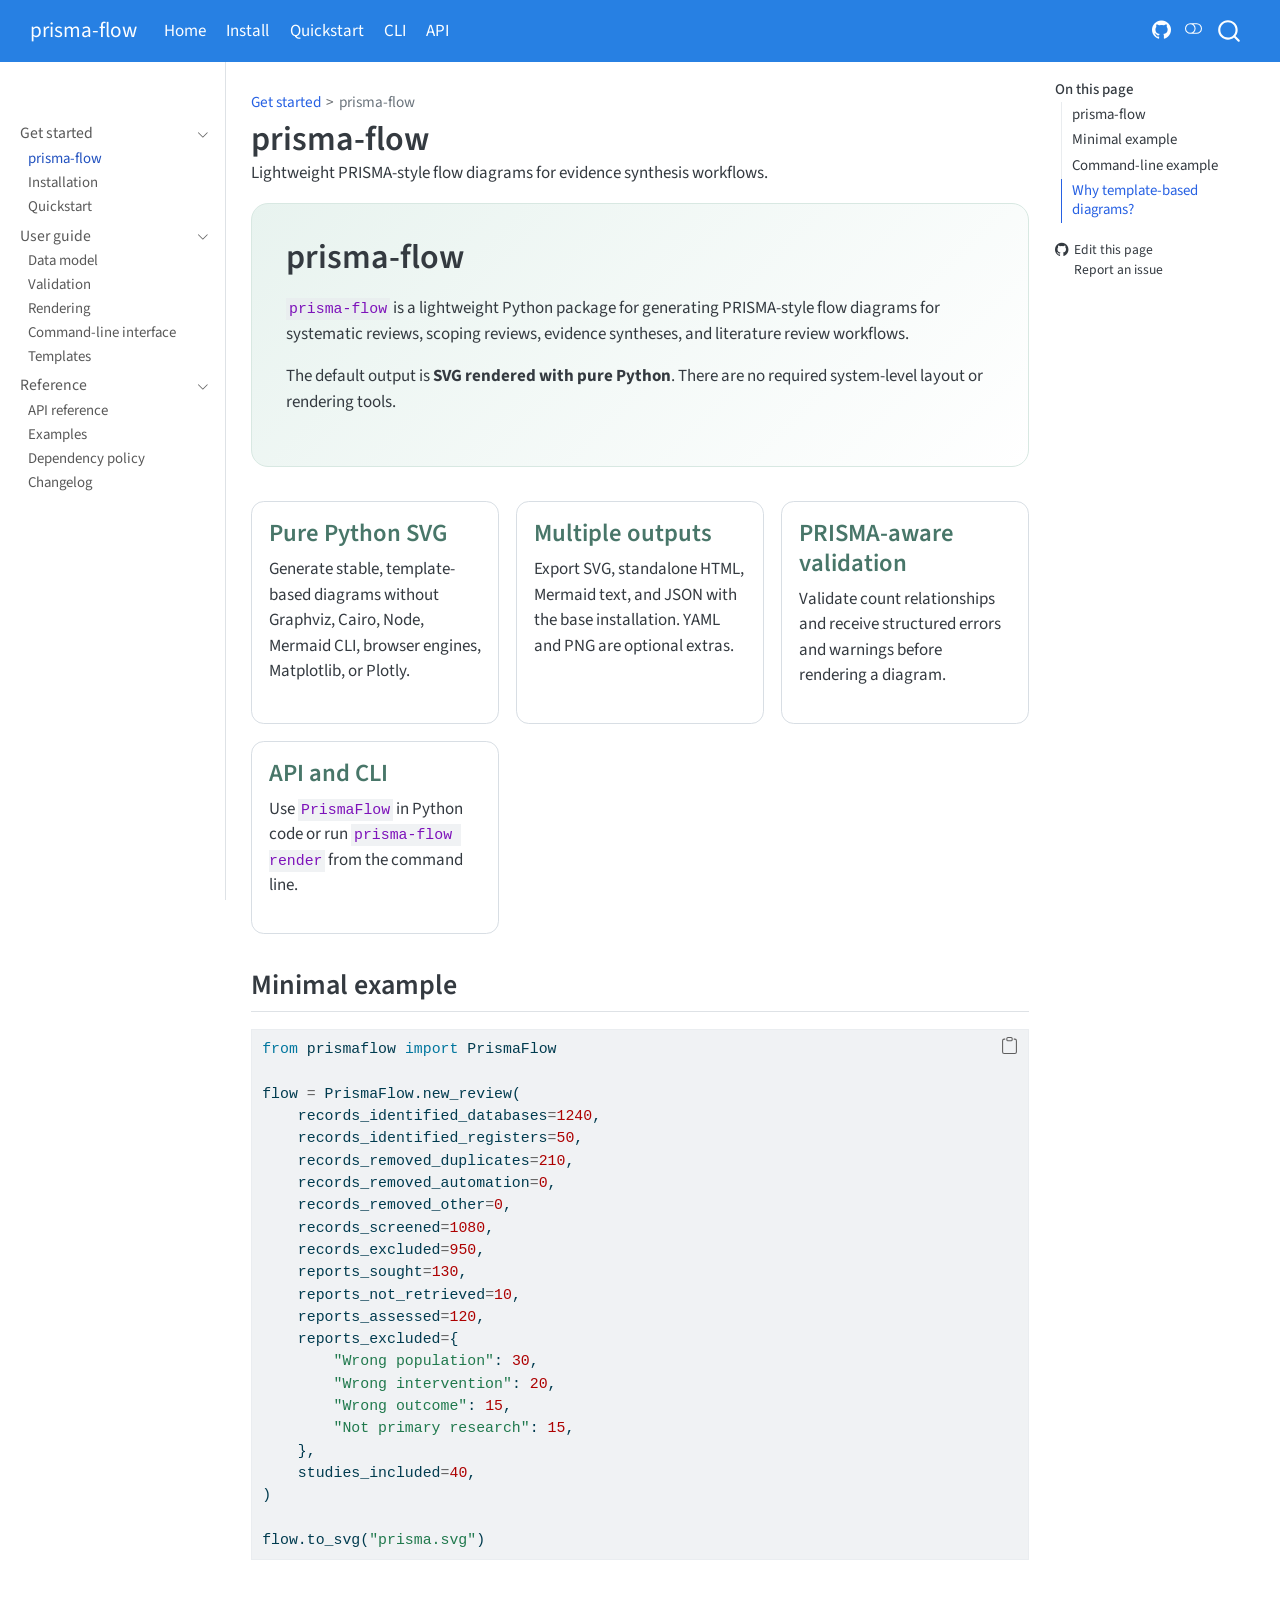
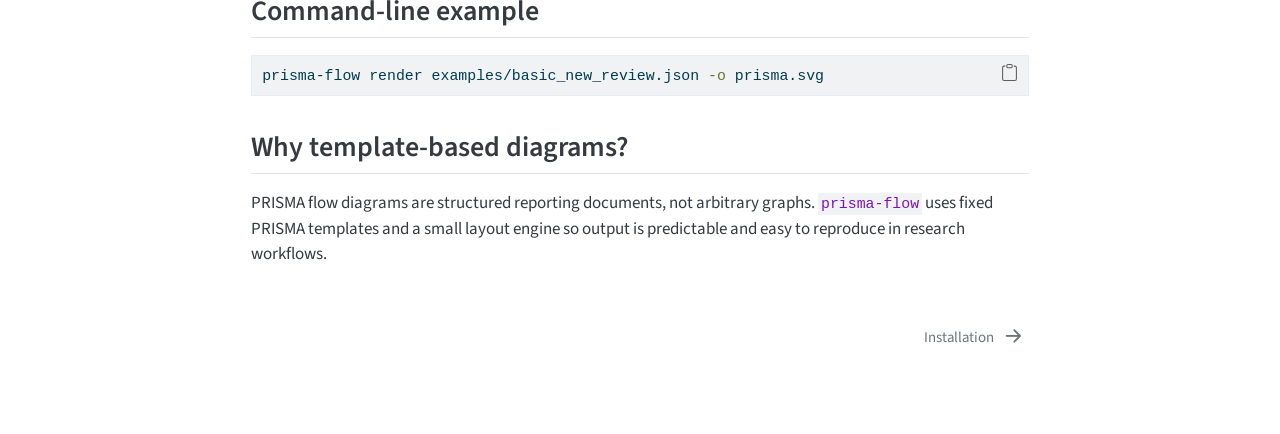
==== index.html @ 92dd4b5c "deploy: 2b3ecf8a06c8c4b205430295c2ef32ba2f91b2fa" ====
<!DOCTYPE html>
<html xmlns="http://www.w3.org/1999/xhtml" lang="en" xml:lang="en"><head>

<meta charset="utf-8">
<meta name="generator" content="quarto-1.9.37">

<meta name="viewport" content="width=device-width, initial-scale=1.0, user-scalable=yes">

<meta name="description" content="Lightweight PRISMA-style flow diagrams for evidence synthesis workflows.">

<title>prisma-flow</title>
<style>
/* Default styles provided by pandoc.
** See https://pandoc.org/MANUAL.html#variables-for-html for config info.
*/
code{white-space: pre-wrap;}
span.smallcaps{font-variant: small-caps;}
div.columns{display: flex; gap: min(4vw, 1.5em);}
div.column{flex: auto; overflow-x: auto;}
div.hanging-indent{margin-left: 1.5em; text-indent: -1.5em;}
ul.task-list{list-style: none;}
ul.task-list li input[type="checkbox"] {
  width: 0.8em;
  margin: 0 0.8em 0.2em -1em; /* quarto-specific, see https://github.com/quarto-dev/quarto-cli/issues/4556 */ 
  vertical-align: middle;
}
/* CSS for syntax highlighting */
html { -webkit-text-size-adjust: 100%; }
pre > code.sourceCode { white-space: pre; position: relative; }
pre > code.sourceCode > span { display: inline-block; line-height: 1.25; }
pre > code.sourceCode > span:empty { height: 1.2em; }
.sourceCode { overflow: visible; }
code.sourceCode > span { color: inherit; text-decoration: inherit; }
div.sourceCode { margin: 1em 0; }
pre.sourceCode { margin: 0; }
@media screen {
div.sourceCode { overflow: auto; }
}
@media print {
pre > code.sourceCode { white-space: pre-wrap; }
pre > code.sourceCode > span { text-indent: -5em; padding-left: 5em; }
}
pre.numberSource code
  { counter-reset: source-line 0; }
pre.numberSource code > span
  { position: relative; left: -4em; counter-increment: source-line; }
pre.numberSource code > span > a:first-child::before
  { content: counter(source-line);
    position: relative; left: -1em; text-align: right; vertical-align: baseline;
    border: none; display: inline-block;
    -webkit-touch-callout: none; -webkit-user-select: none;
    -khtml-user-select: none; -moz-user-select: none;
    -ms-user-select: none; user-select: none;
    padding: 0 4px; width: 4em;
  }
pre.numberSource { margin-left: 3em;  padding-left: 4px; }
div.sourceCode
  {   }
@media screen {
pre > code.sourceCode > span > a:first-child::before { text-decoration: underline; }
}
</style>


<script src="site_libs/quarto-nav/quarto-nav.js"></script>
<script src="site_libs/quarto-nav/headroom.min.js"></script>
<script src="site_libs/clipboard/clipboard.min.js"></script>
<script src="site_libs/quarto-search/autocomplete.umd.js"></script>
<script src="site_libs/quarto-search/fuse.min.js"></script>
<script src="site_libs/quarto-search/quarto-search.js"></script>
<meta name="quarto:offset" content="./">
<link href="./installation.html" rel="next">
<script src="site_libs/quarto-html/quarto.js" type="module"></script>
<script src="site_libs/quarto-html/tabsets/tabsets.js" type="module"></script>
<script src="site_libs/quarto-html/popper.min.js"></script>
<script src="site_libs/quarto-html/tippy.umd.min.js"></script>
<script src="site_libs/quarto-html/anchor.min.js"></script>
<link href="site_libs/quarto-html/tippy.css" rel="stylesheet">
<link href="site_libs/quarto-html/quarto-syntax-highlighting-7f8f88aac4f3542376d5c11b86a4c14d.css" rel="stylesheet" class="quarto-color-scheme" id="quarto-text-highlighting-styles">
<link href="site_libs/quarto-html/quarto-syntax-highlighting-dark-d0ae9245876894da5ac7e18953ecc5cc.css" rel="stylesheet" class="quarto-color-scheme quarto-color-alternate" id="quarto-text-highlighting-styles">
<link href="site_libs/quarto-html/quarto-syntax-highlighting-7f8f88aac4f3542376d5c11b86a4c14d.css" rel="stylesheet" class="quarto-color-scheme-extra" id="quarto-text-highlighting-styles">
<script src="site_libs/bootstrap/bootstrap.min.js"></script>
<link href="site_libs/bootstrap/bootstrap-icons.css" rel="stylesheet">
<link href="site_libs/bootstrap/bootstrap-ca876d9c3e9115ecd0f4bfac19b8b09c.min.css" rel="stylesheet" append-hash="true" class="quarto-color-scheme" id="quarto-bootstrap" data-mode="light">
<link href="site_libs/bootstrap/bootstrap-dark-ae6c1665d98a64ec5874f8fe7ee734e1.min.css" rel="stylesheet" append-hash="true" class="quarto-color-scheme quarto-color-alternate" id="quarto-bootstrap" data-mode="dark">
<link href="site_libs/bootstrap/bootstrap-ca876d9c3e9115ecd0f4bfac19b8b09c.min.css" rel="stylesheet" append-hash="true" class="quarto-color-scheme-extra" id="quarto-bootstrap" data-mode="light">
<script id="quarto-search-options" type="application/json">{
  "location": "navbar",
  "copy-button": false,
  "collapse-after": 3,
  "panel-placement": "end",
  "type": "overlay",
  "limit": 50,
  "keyboard-shortcut": [
    "f",
    "/",
    "s"
  ],
  "show-item-context": false,
  "language": {
    "search-no-results-text": "No results",
    "search-matching-documents-text": "matching documents",
    "search-copy-link-title": "Copy link to search",
    "search-hide-matches-text": "Hide additional matches",
    "search-more-match-text": "more match in this document",
    "search-more-matches-text": "more matches in this document",
    "search-clear-button-title": "Clear",
    "search-text-placeholder": "",
    "search-detached-cancel-button-title": "Cancel",
    "search-submit-button-title": "Submit",
    "search-label": "Search"
  }
}</script>


<link rel="stylesheet" href="styles.css">
</head>

<body class="nav-sidebar docked nav-fixed quarto-light"><script id="quarto-html-before-body" type="application/javascript">
    const toggleBodyColorMode = (bsSheetEl) => {
      const mode = bsSheetEl.getAttribute("data-mode");
      const bodyEl = window.document.querySelector("body");
      if (mode === "dark") {
        bodyEl.classList.add("quarto-dark");
        bodyEl.classList.remove("quarto-light");
      } else {
        bodyEl.classList.add("quarto-light");
        bodyEl.classList.remove("quarto-dark");
      }
    }
    const toggleBodyColorPrimary = () => {
      const bsSheetEl = window.document.querySelector("link#quarto-bootstrap:not([rel=disabled-stylesheet])");
      if (bsSheetEl) {
        toggleBodyColorMode(bsSheetEl);
      }
    }
    const setColorSchemeToggle = (alternate) => {
      const toggles = window.document.querySelectorAll('.quarto-color-scheme-toggle');
      for (let i=0; i < toggles.length; i++) {
        const toggle = toggles[i];
        if (toggle) {
          if (alternate) {
            toggle.classList.add("alternate");
          } else {
            toggle.classList.remove("alternate");
          }
        }
      }
    };
    const toggleColorMode = (alternate) => {
      // Switch the stylesheets
      const primaryStylesheets = window.document.querySelectorAll('link.quarto-color-scheme:not(.quarto-color-alternate)');
      const alternateStylesheets = window.document.querySelectorAll('link.quarto-color-scheme.quarto-color-alternate');
      manageTransitions('#quarto-margin-sidebar .nav-link', false);
      if (alternate) {
        // note: dark is layered on light, we don't disable primary!
        enableStylesheet(alternateStylesheets);
        for (const sheetNode of alternateStylesheets) {
          if (sheetNode.id === "quarto-bootstrap") {
            toggleBodyColorMode(sheetNode);
          }
        }
      } else {
        disableStylesheet(alternateStylesheets);
        enableStylesheet(primaryStylesheets)
        toggleBodyColorPrimary();
      }
      manageTransitions('#quarto-margin-sidebar .nav-link', true);
      // Switch the toggles
      setColorSchemeToggle(alternate)
      // Hack to workaround the fact that safari doesn't
      // properly recolor the scrollbar when toggling (#1455)
      if (navigator.userAgent.indexOf('Safari') > 0 && navigator.userAgent.indexOf('Chrome') == -1) {
        manageTransitions("body", false);
        window.scrollTo(0, 1);
        setTimeout(() => {
          window.scrollTo(0, 0);
          manageTransitions("body", true);
        }, 40);
      }
    }
    const disableStylesheet = (stylesheets) => {
      for (let i=0; i < stylesheets.length; i++) {
        const stylesheet = stylesheets[i];
        stylesheet.rel = 'disabled-stylesheet';
      }
    }
    const enableStylesheet = (stylesheets) => {
      for (let i=0; i < stylesheets.length; i++) {
        const stylesheet = stylesheets[i];
        if(stylesheet.rel !== 'stylesheet') { // for Chrome, which will still FOUC without this check
          stylesheet.rel = 'stylesheet';
        }
      }
    }
    const manageTransitions = (selector, allowTransitions) => {
      const els = window.document.querySelectorAll(selector);
      for (let i=0; i < els.length; i++) {
        const el = els[i];
        if (allowTransitions) {
          el.classList.remove('notransition');
        } else {
          el.classList.add('notransition');
        }
      }
    }
    const isFileUrl = () => {
      return window.location.protocol === 'file:';
    }
    const hasAlternateSentinel = () => {
      let styleSentinel = getColorSchemeSentinel();
      if (styleSentinel !== null) {
        return styleSentinel === "alternate";
      } else {
        return false;
      }
    }
    const setStyleSentinel = (alternate) => {
      const value = alternate ? "alternate" : "default";
      if (!isFileUrl()) {
        window.localStorage.setItem("quarto-color-scheme", value);
      } else {
        localAlternateSentinel = value;
      }
    }
    const getColorSchemeSentinel = () => {
      if (!isFileUrl()) {
        const storageValue = window.localStorage.getItem("quarto-color-scheme");
        return storageValue != null ? storageValue : localAlternateSentinel;
      } else {
        return localAlternateSentinel;
      }
    }
    const toggleGiscusIfUsed = (isAlternate, darkModeDefault) => {
      const baseTheme = document.querySelector('#giscus-base-theme')?.value ?? 'light';
      const alternateTheme = document.querySelector('#giscus-alt-theme')?.value ?? 'dark';
      let newTheme = '';
      if(authorPrefersDark) {
        newTheme = isAlternate ? baseTheme : alternateTheme;
      } else {
        newTheme = isAlternate ? alternateTheme : baseTheme;
      }
      const changeGiscusTheme = () => {
        // From: https://github.com/giscus/giscus/issues/336
        const sendMessage = (message) => {
          const iframe = document.querySelector('iframe.giscus-frame');
          if (!iframe) return;
          iframe.contentWindow.postMessage({ giscus: message }, 'https://giscus.app');
        }
        sendMessage({
          setConfig: {
            theme: newTheme
          }
        });
      }
      const isGiscussLoaded = window.document.querySelector('iframe.giscus-frame') !== null;
      if (isGiscussLoaded) {
        changeGiscusTheme();
      }
    };
    const authorPrefersDark = false;
    const darkModeDefault = authorPrefersDark;
      document.querySelector('link#quarto-text-highlighting-styles.quarto-color-scheme-extra').rel = 'disabled-stylesheet';
      document.querySelector('link#quarto-bootstrap.quarto-color-scheme-extra').rel = 'disabled-stylesheet';
    let localAlternateSentinel = darkModeDefault ? 'alternate' : 'default';
    // Dark / light mode switch
    window.quartoToggleColorScheme = () => {
      // Read the current dark / light value
      let toAlternate = !hasAlternateSentinel();
      toggleColorMode(toAlternate);
      setStyleSentinel(toAlternate);
      toggleGiscusIfUsed(toAlternate, darkModeDefault);
      window.dispatchEvent(new Event('resize'));
    };
    // Switch to dark mode if need be
    if (hasAlternateSentinel()) {
      toggleColorMode(true);
    } else {
      toggleColorMode(false);
    }
  </script>

<div id="quarto-search-results"></div>
  <header id="quarto-header" class="headroom fixed-top">
    <nav class="navbar navbar-expand-lg " data-bs-theme="dark">
      <div class="navbar-container container-fluid">
      <div class="navbar-brand-container mx-auto">
    <a class="navbar-brand" href="./index.html">
    <span class="navbar-title">prisma-flow</span>
    </a>
  </div>
            <div id="quarto-search" class="" title="Search"></div>
          <button class="navbar-toggler" type="button" data-bs-toggle="collapse" data-bs-target="#navbarCollapse" aria-controls="navbarCollapse" role="menu" aria-expanded="false" aria-label="Toggle navigation" onclick="if (window.quartoToggleHeadroom) { window.quartoToggleHeadroom(); }">
  <span class="navbar-toggler-icon"></span>
</button>
          <div class="collapse navbar-collapse" id="navbarCollapse">
            <ul class="navbar-nav navbar-nav-scroll me-auto">
  <li class="nav-item">
    <a class="nav-link active" href="./index.html" aria-current="page"> 
<span class="menu-text">Home</span></a>
  </li>  
  <li class="nav-item">
    <a class="nav-link" href="./installation.html"> 
<span class="menu-text">Install</span></a>
  </li>  
  <li class="nav-item">
    <a class="nav-link" href="./quickstart.html"> 
<span class="menu-text">Quickstart</span></a>
  </li>  
  <li class="nav-item">
    <a class="nav-link" href="./cli.html"> 
<span class="menu-text">CLI</span></a>
  </li>  
  <li class="nav-item">
    <a class="nav-link" href="./api.html"> 
<span class="menu-text">API</span></a>
  </li>  
</ul>
            <ul class="navbar-nav navbar-nav-scroll ms-auto">
  <li class="nav-item compact">
    <a class="nav-link" href="https://github.com/osl-incubator/prisma-flow"> <i class="bi bi-github" role="img" aria-label="GitHub repository">
</i> 
<span class="menu-text"></span></a>
  </li>  
</ul>
          </div> <!-- /navcollapse -->
            <div class="quarto-navbar-tools">
  <a href="" class="quarto-color-scheme-toggle quarto-navigation-tool  px-1" onclick="window.quartoToggleColorScheme(); return false;" title="Toggle dark mode"><i class="bi"></i></a>
</div>
      </div> <!-- /container-fluid -->
    </nav>
  <nav class="quarto-secondary-nav">
    <div class="container-fluid d-flex">
      <button type="button" class="quarto-btn-toggle btn" data-bs-toggle="collapse" role="button" data-bs-target=".quarto-sidebar-collapse-item" aria-controls="quarto-sidebar" aria-expanded="false" aria-label="Toggle sidebar navigation" onclick="if (window.quartoToggleHeadroom) { window.quartoToggleHeadroom(); }">
        <i class="bi bi-layout-text-sidebar-reverse"></i>
      </button>
        <nav class="quarto-page-breadcrumbs" aria-label="breadcrumb"><ol class="breadcrumb"><li class="breadcrumb-item"><a href="./index.html">Get started</a></li><li class="breadcrumb-item"><a href="./index.html">prisma-flow</a></li></ol></nav>
        <a class="flex-grow-1" role="navigation" data-bs-toggle="collapse" data-bs-target=".quarto-sidebar-collapse-item" aria-controls="quarto-sidebar" aria-expanded="false" aria-label="Toggle sidebar navigation" onclick="if (window.quartoToggleHeadroom) { window.quartoToggleHeadroom(); }">      
        </a>
      <button type="button" class="btn quarto-search-button" aria-label="Search" onclick="window.quartoOpenSearch();">
        <i class="bi bi-search"></i>
      </button>
    </div>
  </nav>
</header>
<!-- content -->
<div id="quarto-content" class="quarto-container page-columns page-rows-contents page-layout-article page-navbar">
<!-- sidebar -->
  <nav id="quarto-sidebar" class="sidebar collapse collapse-horizontal quarto-sidebar-collapse-item sidebar-navigation docked overflow-auto">
        <div class="mt-2 flex-shrink-0 align-items-center">
        <div class="sidebar-search">
        <div id="quarto-search" class="" title="Search"></div>
        </div>
        </div>
    <div class="sidebar-menu-container"> 
    <ul class="list-unstyled mt-1">
        <li class="sidebar-item sidebar-item-section">
      <div class="sidebar-item-container"> 
            <a class="sidebar-item-text sidebar-link text-start" data-bs-toggle="collapse" data-bs-target="#quarto-sidebar-section-1" role="navigation" aria-expanded="true">
 <span class="menu-text">Get started</span></a>
          <a class="sidebar-item-toggle text-start" data-bs-toggle="collapse" data-bs-target="#quarto-sidebar-section-1" role="navigation" aria-expanded="true" aria-label="Toggle section">
            <i class="bi bi-chevron-right ms-2"></i>
          </a> 
      </div>
      <ul id="quarto-sidebar-section-1" class="collapse list-unstyled sidebar-section depth1 show">  
          <li class="sidebar-item">
  <div class="sidebar-item-container"> 
  <a href="./index.html" class="sidebar-item-text sidebar-link active">
 <span class="menu-text">prisma-flow</span></a>
  </div>
</li>
          <li class="sidebar-item">
  <div class="sidebar-item-container"> 
  <a href="./installation.html" class="sidebar-item-text sidebar-link">
 <span class="menu-text">Installation</span></a>
  </div>
</li>
          <li class="sidebar-item">
  <div class="sidebar-item-container"> 
  <a href="./quickstart.html" class="sidebar-item-text sidebar-link">
 <span class="menu-text">Quickstart</span></a>
  </div>
</li>
      </ul>
  </li>
        <li class="sidebar-item sidebar-item-section">
      <div class="sidebar-item-container"> 
            <a class="sidebar-item-text sidebar-link text-start" data-bs-toggle="collapse" data-bs-target="#quarto-sidebar-section-2" role="navigation" aria-expanded="true">
 <span class="menu-text">User guide</span></a>
          <a class="sidebar-item-toggle text-start" data-bs-toggle="collapse" data-bs-target="#quarto-sidebar-section-2" role="navigation" aria-expanded="true" aria-label="Toggle section">
            <i class="bi bi-chevron-right ms-2"></i>
          </a> 
      </div>
      <ul id="quarto-sidebar-section-2" class="collapse list-unstyled sidebar-section depth1 show">  
          <li class="sidebar-item">
  <div class="sidebar-item-container"> 
  <a href="./data-model.html" class="sidebar-item-text sidebar-link">
 <span class="menu-text">Data model</span></a>
  </div>
</li>
          <li class="sidebar-item">
  <div class="sidebar-item-container"> 
  <a href="./validation.html" class="sidebar-item-text sidebar-link">
 <span class="menu-text">Validation</span></a>
  </div>
</li>
          <li class="sidebar-item">
  <div class="sidebar-item-container"> 
  <a href="./rendering.html" class="sidebar-item-text sidebar-link">
 <span class="menu-text">Rendering</span></a>
  </div>
</li>
          <li class="sidebar-item">
  <div class="sidebar-item-container"> 
  <a href="./cli.html" class="sidebar-item-text sidebar-link">
 <span class="menu-text">Command-line interface</span></a>
  </div>
</li>
          <li class="sidebar-item">
  <div class="sidebar-item-container"> 
  <a href="./templates.html" class="sidebar-item-text sidebar-link">
 <span class="menu-text">Templates</span></a>
  </div>
</li>
      </ul>
  </li>
        <li class="sidebar-item sidebar-item-section">
      <div class="sidebar-item-container"> 
            <a class="sidebar-item-text sidebar-link text-start" data-bs-toggle="collapse" data-bs-target="#quarto-sidebar-section-3" role="navigation" aria-expanded="true">
 <span class="menu-text">Reference</span></a>
          <a class="sidebar-item-toggle text-start" data-bs-toggle="collapse" data-bs-target="#quarto-sidebar-section-3" role="navigation" aria-expanded="true" aria-label="Toggle section">
            <i class="bi bi-chevron-right ms-2"></i>
          </a> 
      </div>
      <ul id="quarto-sidebar-section-3" class="collapse list-unstyled sidebar-section depth1 show">  
          <li class="sidebar-item">
  <div class="sidebar-item-container"> 
  <a href="./api.html" class="sidebar-item-text sidebar-link">
 <span class="menu-text">API reference</span></a>
  </div>
</li>
          <li class="sidebar-item">
  <div class="sidebar-item-container"> 
  <a href="./examples.html" class="sidebar-item-text sidebar-link">
 <span class="menu-text">Examples</span></a>
  </div>
</li>
          <li class="sidebar-item">
  <div class="sidebar-item-container"> 
  <a href="./dependency-policy.html" class="sidebar-item-text sidebar-link">
 <span class="menu-text">Dependency policy</span></a>
  </div>
</li>
          <li class="sidebar-item">
  <div class="sidebar-item-container"> 
  <a href="./changelog.html" class="sidebar-item-text sidebar-link">
 <span class="menu-text">Changelog</span></a>
  </div>
</li>
      </ul>
  </li>
    </ul>
    </div>
</nav>
<div id="quarto-sidebar-glass" class="quarto-sidebar-collapse-item" data-bs-toggle="collapse" data-bs-target=".quarto-sidebar-collapse-item"></div>
<!-- margin-sidebar -->
    <div id="quarto-margin-sidebar" class="sidebar margin-sidebar">
        <nav id="TOC" role="doc-toc" class="toc-active">
    <h2 id="toc-title">On this page</h2>
   
  <ul>
  <li><a href="#prisma-flow" id="toc-prisma-flow" class="nav-link active" data-scroll-target="#prisma-flow">prisma-flow</a></li>
  <li><a href="#minimal-example" id="toc-minimal-example" class="nav-link" data-scroll-target="#minimal-example">Minimal example</a></li>
  <li><a href="#command-line-example" id="toc-command-line-example" class="nav-link" data-scroll-target="#command-line-example">Command-line example</a></li>
  <li><a href="#why-template-based-diagrams" id="toc-why-template-based-diagrams" class="nav-link" data-scroll-target="#why-template-based-diagrams">Why template-based diagrams?</a></li>
  </ul>
<div class="toc-actions"><ul><li><a href="https://github.com/osl-incubator/prisma-flow/edit/main/index.qmd" class="toc-action"><i class="bi bi-github"></i>Edit this page</a></li><li><a href="https://github.com/osl-incubator/prisma-flow/issues/new" class="toc-action"><i class="bi empty"></i>Report an issue</a></li></ul></div></nav>
    </div>
<!-- main -->
<main class="content" id="quarto-document-content">


<header id="title-block-header" class="quarto-title-block default"><nav class="quarto-page-breadcrumbs quarto-title-breadcrumbs d-none d-lg-block" aria-label="breadcrumb"><ol class="breadcrumb"><li class="breadcrumb-item"><a href="./index.html">Get started</a></li><li class="breadcrumb-item"><a href="./index.html">prisma-flow</a></li></ol></nav>
<div class="quarto-title">
<h1 class="title">prisma-flow</h1>
</div>

<div>
  <div class="description">
    Lightweight PRISMA-style flow diagrams for evidence synthesis workflows.
  </div>
</div>


<div class="quarto-title-meta">

    
  
    
  </div>
  


</header>


<section id="prisma-flow" class="level1 hero">
<h1>prisma-flow</h1>
<p><code>prisma-flow</code> is a lightweight Python package for generating PRISMA-style flow diagrams for systematic reviews, scoping reviews, evidence syntheses, and literature review workflows.</p>
<p>The default output is <strong>SVG rendered with pure Python</strong>. There are no required system-level layout or rendering tools.</p>
</section>
<div class="feature-grid">
<section id="pure-python-svg" class="level3 feature-card">
<h3 class="anchored" data-anchor-id="pure-python-svg">Pure Python SVG</h3>
<p>Generate stable, template-based diagrams without Graphviz, Cairo, Node, Mermaid CLI, browser engines, Matplotlib, or Plotly.</p>
</section>
<section id="multiple-outputs" class="level3 feature-card">
<h3 class="anchored" data-anchor-id="multiple-outputs">Multiple outputs</h3>
<p>Export SVG, standalone HTML, Mermaid text, and JSON with the base installation. YAML and PNG are optional extras.</p>
</section>
<section id="prisma-aware-validation" class="level3 feature-card">
<h3 class="anchored" data-anchor-id="prisma-aware-validation">PRISMA-aware validation</h3>
<p>Validate count relationships and receive structured errors and warnings before rendering a diagram.</p>
</section>
<section id="api-and-cli" class="level3 feature-card">
<h3 class="anchored" data-anchor-id="api-and-cli">API and CLI</h3>
<p>Use <code>PrismaFlow</code> in Python code or run <code>prisma-flow render</code> from the command line.</p>
</section>
</div>
<section id="minimal-example" class="level2">
<h2 class="anchored" data-anchor-id="minimal-example">Minimal example</h2>
<div class="code-copy-outer-scaffold"><div class="sourceCode" id="cb1"><pre class="sourceCode python code-with-copy"><code class="sourceCode python"><span id="cb1-1"><a href="#cb1-1" aria-hidden="true" tabindex="-1"></a><span class="im">from</span> prismaflow <span class="im">import</span> PrismaFlow</span>
<span id="cb1-2"><a href="#cb1-2" aria-hidden="true" tabindex="-1"></a></span>
<span id="cb1-3"><a href="#cb1-3" aria-hidden="true" tabindex="-1"></a>flow <span class="op">=</span> PrismaFlow.new_review(</span>
<span id="cb1-4"><a href="#cb1-4" aria-hidden="true" tabindex="-1"></a>    records_identified_databases<span class="op">=</span><span class="dv">1240</span>,</span>
<span id="cb1-5"><a href="#cb1-5" aria-hidden="true" tabindex="-1"></a>    records_identified_registers<span class="op">=</span><span class="dv">50</span>,</span>
<span id="cb1-6"><a href="#cb1-6" aria-hidden="true" tabindex="-1"></a>    records_removed_duplicates<span class="op">=</span><span class="dv">210</span>,</span>
<span id="cb1-7"><a href="#cb1-7" aria-hidden="true" tabindex="-1"></a>    records_removed_automation<span class="op">=</span><span class="dv">0</span>,</span>
<span id="cb1-8"><a href="#cb1-8" aria-hidden="true" tabindex="-1"></a>    records_removed_other<span class="op">=</span><span class="dv">0</span>,</span>
<span id="cb1-9"><a href="#cb1-9" aria-hidden="true" tabindex="-1"></a>    records_screened<span class="op">=</span><span class="dv">1080</span>,</span>
<span id="cb1-10"><a href="#cb1-10" aria-hidden="true" tabindex="-1"></a>    records_excluded<span class="op">=</span><span class="dv">950</span>,</span>
<span id="cb1-11"><a href="#cb1-11" aria-hidden="true" tabindex="-1"></a>    reports_sought<span class="op">=</span><span class="dv">130</span>,</span>
<span id="cb1-12"><a href="#cb1-12" aria-hidden="true" tabindex="-1"></a>    reports_not_retrieved<span class="op">=</span><span class="dv">10</span>,</span>
<span id="cb1-13"><a href="#cb1-13" aria-hidden="true" tabindex="-1"></a>    reports_assessed<span class="op">=</span><span class="dv">120</span>,</span>
<span id="cb1-14"><a href="#cb1-14" aria-hidden="true" tabindex="-1"></a>    reports_excluded<span class="op">=</span>{</span>
<span id="cb1-15"><a href="#cb1-15" aria-hidden="true" tabindex="-1"></a>        <span class="st">"Wrong population"</span>: <span class="dv">30</span>,</span>
<span id="cb1-16"><a href="#cb1-16" aria-hidden="true" tabindex="-1"></a>        <span class="st">"Wrong intervention"</span>: <span class="dv">20</span>,</span>
<span id="cb1-17"><a href="#cb1-17" aria-hidden="true" tabindex="-1"></a>        <span class="st">"Wrong outcome"</span>: <span class="dv">15</span>,</span>
<span id="cb1-18"><a href="#cb1-18" aria-hidden="true" tabindex="-1"></a>        <span class="st">"Not primary research"</span>: <span class="dv">15</span>,</span>
<span id="cb1-19"><a href="#cb1-19" aria-hidden="true" tabindex="-1"></a>    },</span>
<span id="cb1-20"><a href="#cb1-20" aria-hidden="true" tabindex="-1"></a>    studies_included<span class="op">=</span><span class="dv">40</span>,</span>
<span id="cb1-21"><a href="#cb1-21" aria-hidden="true" tabindex="-1"></a>)</span>
<span id="cb1-22"><a href="#cb1-22" aria-hidden="true" tabindex="-1"></a></span>
<span id="cb1-23"><a href="#cb1-23" aria-hidden="true" tabindex="-1"></a>flow.to_svg(<span class="st">"prisma.svg"</span>)</span></code></pre></div><button title="Copy to Clipboard" class="code-copy-button"><i class="bi"></i></button></div>
</section>
<section id="command-line-example" class="level2">
<h2 class="anchored" data-anchor-id="command-line-example">Command-line example</h2>
<div class="code-copy-outer-scaffold"><div class="sourceCode" id="cb2"><pre class="sourceCode bash code-with-copy"><code class="sourceCode bash"><span id="cb2-1"><a href="#cb2-1" aria-hidden="true" tabindex="-1"></a><span class="ex">prisma-flow</span> render examples/basic_new_review.json <span class="at">-o</span> prisma.svg</span></code></pre></div><button title="Copy to Clipboard" class="code-copy-button"><i class="bi"></i></button></div>
</section>
<section id="why-template-based-diagrams" class="level2">
<h2 class="anchored" data-anchor-id="why-template-based-diagrams">Why template-based diagrams?</h2>
<p>PRISMA flow diagrams are structured reporting documents, not arbitrary graphs. <code>prisma-flow</code> uses fixed PRISMA templates and a small layout engine so output is predictable and easy to reproduce in research workflows.</p>


</section>

</main> <!-- /main -->
<script id="quarto-html-after-body" type="application/javascript">
  window.document.addEventListener("DOMContentLoaded", function (event) {
    // Ensure there is a toggle, if there isn't float one in the top right
    if (window.document.querySelector('.quarto-color-scheme-toggle') === null) {
      const a = window.document.createElement('a');
      a.classList.add('top-right');
      a.classList.add('quarto-color-scheme-toggle');
      a.href = "";
      a.onclick = function() { try { window.quartoToggleColorScheme(); } catch {} return false; };
      const i = window.document.createElement("i");
      i.classList.add('bi');
      a.appendChild(i);
      window.document.body.appendChild(a);
    }
    setColorSchemeToggle(hasAlternateSentinel())
    const icon = "";
    const anchorJS = new window.AnchorJS();
    anchorJS.options = {
      placement: 'right',
      icon: icon
    };
    anchorJS.add('.anchored');
    const isCodeAnnotation = (el) => {
      for (const clz of el.classList) {
        if (clz.startsWith('code-annotation-')) {                     
          return true;
        }
      }
      return false;
    }
    const onCopySuccess = function(e) {
      // button target
      const button = e.trigger;
      // don't keep focus
      button.blur();
      // flash "checked"
      button.classList.add('code-copy-button-checked');
      var currentTitle = button.getAttribute("title");
      button.setAttribute("title", "Copied!");
      let tooltip;
      if (window.bootstrap) {
        button.setAttribute("data-bs-toggle", "tooltip");
        button.setAttribute("data-bs-placement", "left");
        button.setAttribute("data-bs-title", "Copied!");
        tooltip = new bootstrap.Tooltip(button, 
          { trigger: "manual", 
            customClass: "code-copy-button-tooltip",
            offset: [0, -8]});
        tooltip.show();    
      }
      setTimeout(function() {
        if (tooltip) {
          tooltip.hide();
          button.removeAttribute("data-bs-title");
          button.removeAttribute("data-bs-toggle");
          button.removeAttribute("data-bs-placement");
        }
        button.setAttribute("title", currentTitle);
        button.classList.remove('code-copy-button-checked');
      }, 1000);
      // clear code selection
      e.clearSelection();
    }
    const getTextToCopy = function(trigger) {
      const outerScaffold = trigger.parentElement.cloneNode(true);
      const codeEl = outerScaffold.querySelector('code');
      for (const childEl of codeEl.children) {
        if (isCodeAnnotation(childEl)) {
          childEl.remove();
        }
      }
      return codeEl.innerText;
    }
    const clipboard = new window.ClipboardJS('.code-copy-button:not([data-in-quarto-modal])', {
      text: getTextToCopy
    });
    clipboard.on('success', onCopySuccess);
    if (window.document.getElementById('quarto-embedded-source-code-modal')) {
      const clipboardModal = new window.ClipboardJS('.code-copy-button[data-in-quarto-modal]', {
        text: getTextToCopy,
        container: window.document.getElementById('quarto-embedded-source-code-modal')
      });
      clipboardModal.on('success', onCopySuccess);
    }
      var localhostRegex = new RegExp(/^(?:http|https):\/\/localhost\:?[0-9]*\//);
      var mailtoRegex = new RegExp(/^mailto:/);
        var filterRegex = new RegExp("https:\/\/osl-incubator\.github\.io\/prisma-flow\/");
      var isInternal = (href) => {
          return filterRegex.test(href) || localhostRegex.test(href) || mailtoRegex.test(href);
      }
      // Inspect non-navigation links and adorn them if external
     var links = window.document.querySelectorAll('a[href]:not(.nav-link):not(.navbar-brand):not(.toc-action):not(.sidebar-link):not(.sidebar-item-toggle):not(.pagination-link):not(.no-external):not([aria-hidden]):not(.dropdown-item):not(.quarto-navigation-tool):not(.about-link)');
      for (var i=0; i<links.length; i++) {
        const link = links[i];
        if (!isInternal(link.href)) {
          // undo the damage that might have been done by quarto-nav.js in the case of
          // links that we want to consider external
          if (link.dataset.originalHref !== undefined) {
            link.href = link.dataset.originalHref;
          }
            // target, if specified
            link.setAttribute("target", "_blank");
            if (link.getAttribute("rel") === null) {
              link.setAttribute("rel", "noopener");
            }
        }
      }
    function tippyHover(el, contentFn, onTriggerFn, onUntriggerFn) {
      const config = {
        allowHTML: true,
        maxWidth: 500,
        delay: 100,
        arrow: false,
        appendTo: function(el) {
            return el.parentElement;
        },
        interactive: true,
        interactiveBorder: 10,
        theme: 'quarto',
        placement: 'bottom-start',
      };
      if (contentFn) {
        config.content = contentFn;
      }
      if (onTriggerFn) {
        config.onTrigger = onTriggerFn;
      }
      if (onUntriggerFn) {
        config.onUntrigger = onUntriggerFn;
      }
      window.tippy(el, config); 
    }
    const noterefs = window.document.querySelectorAll('a[role="doc-noteref"]');
    for (var i=0; i<noterefs.length; i++) {
      const ref = noterefs[i];
      tippyHover(ref, function() {
        // use id or data attribute instead here
        let href = ref.getAttribute('data-footnote-href') || ref.getAttribute('href');
        try { href = new URL(href).hash; } catch {}
        const id = href.replace(/^#\/?/, "");
        const note = window.document.getElementById(id);
        if (note) {
          return note.innerHTML;
        } else {
          return "";
        }
      });
    }
    const xrefs = window.document.querySelectorAll('a.quarto-xref');
    const processXRef = (id, note) => {
      // Strip column container classes
      const stripColumnClz = (el) => {
        el.classList.remove("page-full", "page-columns");
        if (el.children) {
          for (const child of el.children) {
            stripColumnClz(child);
          }
        }
      }
      stripColumnClz(note)
      if (id === null || id.startsWith('sec-')) {
        // Special case sections, only their first couple elements
        const container = document.createElement("div");
        if (note.children && note.children.length > 2) {
          container.appendChild(note.children[0].cloneNode(true));
          for (let i = 1; i < note.children.length; i++) {
            const child = note.children[i];
            if (child.tagName === "P" && child.innerText === "") {
              continue;
            } else {
              container.appendChild(child.cloneNode(true));
              break;
            }
          }
          if (window.Quarto?.typesetMath) {
            window.Quarto.typesetMath(container);
          }
          return container.innerHTML
        } else {
          if (window.Quarto?.typesetMath) {
            window.Quarto.typesetMath(note);
          }
          return note.innerHTML;
        }
      } else {
        // Remove any anchor links if they are present
        const anchorLink = note.querySelector('a.anchorjs-link');
        if (anchorLink) {
          anchorLink.remove();
        }
        if (window.Quarto?.typesetMath) {
          window.Quarto.typesetMath(note);
        }
        if (note.classList.contains("callout")) {
          return note.outerHTML;
        } else {
          return note.innerHTML;
        }
      }
    }
    for (var i=0; i<xrefs.length; i++) {
      const xref = xrefs[i];
      tippyHover(xref, undefined, function(instance) {
        instance.disable();
        let url = xref.getAttribute('href');
        let hash = undefined; 
        if (url.startsWith('#')) {
          hash = url;
        } else {
          try { hash = new URL(url).hash; } catch {}
        }
        if (hash) {
          const id = hash.replace(/^#\/?/, "");
          const note = window.document.getElementById(id);
          if (note !== null) {
            try {
              const html = processXRef(id, note.cloneNode(true));
              instance.setContent(html);
            } finally {
              instance.enable();
              instance.show();
            }
          } else {
            // See if we can fetch this
            fetch(url.split('#')[0])
            .then(res => res.text())
            .then(html => {
              const parser = new DOMParser();
              const htmlDoc = parser.parseFromString(html, "text/html");
              const note = htmlDoc.getElementById(id);
              if (note !== null) {
                const html = processXRef(id, note);
                instance.setContent(html);
              } 
            }).finally(() => {
              instance.enable();
              instance.show();
            });
          }
        } else {
          // See if we can fetch a full url (with no hash to target)
          // This is a special case and we should probably do some content thinning / targeting
          fetch(url)
          .then(res => res.text())
          .then(html => {
            const parser = new DOMParser();
            const htmlDoc = parser.parseFromString(html, "text/html");
            const note = htmlDoc.querySelector('main.content');
            if (note !== null) {
              // This should only happen for chapter cross references
              // (since there is no id in the URL)
              // remove the first header
              if (note.children.length > 0 && note.children[0].tagName === "HEADER") {
                note.children[0].remove();
              }
              const html = processXRef(null, note);
              instance.setContent(html);
            } 
          }).finally(() => {
            instance.enable();
            instance.show();
          });
        }
      }, function(instance) {
      });
    }
        let selectedAnnoteEl;
        const selectorForAnnotation = ( cell, annotation) => {
          let cellAttr = 'data-code-cell="' + cell + '"';
          let lineAttr = 'data-code-annotation="' +  annotation + '"';
          const selector = 'span[' + cellAttr + '][' + lineAttr + ']';
          return selector;
        }
        const selectCodeLines = (annoteEl) => {
          const doc = window.document;
          const targetCell = annoteEl.getAttribute("data-target-cell");
          const targetAnnotation = annoteEl.getAttribute("data-target-annotation");
          const annoteSpan = window.document.querySelector(selectorForAnnotation(targetCell, targetAnnotation));
          const lines = annoteSpan.getAttribute("data-code-lines").split(",");
          const lineIds = lines.map((line) => {
            return targetCell + "-" + line;
          })
          let top = null;
          let height = null;
          let parent = null;
          if (lineIds.length > 0) {
              //compute the position of the single el (top and bottom and make a div)
              const el = window.document.getElementById(lineIds[0]);
              top = el.offsetTop;
              height = el.offsetHeight;
              parent = el.parentElement.parentElement;
            if (lineIds.length > 1) {
              const lastEl = window.document.getElementById(lineIds[lineIds.length - 1]);
              const bottom = lastEl.offsetTop + lastEl.offsetHeight;
              height = bottom - top;
            }
            if (top !== null && height !== null && parent !== null) {
              // cook up a div (if necessary) and position it 
              let div = window.document.getElementById("code-annotation-line-highlight");
              if (div === null) {
                div = window.document.createElement("div");
                div.setAttribute("id", "code-annotation-line-highlight");
                div.style.position = 'absolute';
                parent.appendChild(div);
              }
              div.style.top = top - 2 + "px";
              div.style.height = height + 4 + "px";
              div.style.left = 0;
              let gutterDiv = window.document.getElementById("code-annotation-line-highlight-gutter");
              if (gutterDiv === null) {
                gutterDiv = window.document.createElement("div");
                gutterDiv.setAttribute("id", "code-annotation-line-highlight-gutter");
                gutterDiv.style.position = 'absolute';
                const codeCell = window.document.getElementById(targetCell);
                const gutter = codeCell.querySelector('.code-annotation-gutter');
                gutter.appendChild(gutterDiv);
              }
              gutterDiv.style.top = top - 2 + "px";
              gutterDiv.style.height = height + 4 + "px";
            }
            selectedAnnoteEl = annoteEl;
          }
        };
        const unselectCodeLines = () => {
          const elementsIds = ["code-annotation-line-highlight", "code-annotation-line-highlight-gutter"];
          elementsIds.forEach((elId) => {
            const div = window.document.getElementById(elId);
            if (div) {
              div.remove();
            }
          });
          selectedAnnoteEl = undefined;
        };
          // Handle positioning of the toggle
      window.addEventListener(
        "resize",
        throttle(() => {
          elRect = undefined;
          if (selectedAnnoteEl) {
            selectCodeLines(selectedAnnoteEl);
          }
        }, 10)
      );
      function throttle(fn, ms) {
      let throttle = false;
      let timer;
        return (...args) => {
          if(!throttle) { // first call gets through
              fn.apply(this, args);
              throttle = true;
          } else { // all the others get throttled
              if(timer) clearTimeout(timer); // cancel #2
              timer = setTimeout(() => {
                fn.apply(this, args);
                timer = throttle = false;
              }, ms);
          }
        };
      }
        // Attach click handler to the DT
        const annoteDls = window.document.querySelectorAll('dt[data-target-cell]');
        for (const annoteDlNode of annoteDls) {
          annoteDlNode.addEventListener('click', (event) => {
            const clickedEl = event.target;
            if (clickedEl !== selectedAnnoteEl) {
              unselectCodeLines();
              const activeEl = window.document.querySelector('dt[data-target-cell].code-annotation-active');
              if (activeEl) {
                activeEl.classList.remove('code-annotation-active');
              }
              selectCodeLines(clickedEl);
              clickedEl.classList.add('code-annotation-active');
            } else {
              // Unselect the line
              unselectCodeLines();
              clickedEl.classList.remove('code-annotation-active');
            }
          });
        }
    const findCites = (el) => {
      const parentEl = el.parentElement;
      if (parentEl) {
        const cites = parentEl.dataset.cites;
        if (cites) {
          return {
            el,
            cites: cites.split(' ')
          };
        } else {
          return findCites(el.parentElement)
        }
      } else {
        return undefined;
      }
    };
    var bibliorefs = window.document.querySelectorAll('a[role="doc-biblioref"]');
    for (var i=0; i<bibliorefs.length; i++) {
      const ref = bibliorefs[i];
      const citeInfo = findCites(ref);
      if (citeInfo) {
        tippyHover(citeInfo.el, function() {
          var popup = window.document.createElement('div');
          citeInfo.cites.forEach(function(cite) {
            var citeDiv = window.document.createElement('div');
            citeDiv.classList.add('hanging-indent');
            citeDiv.classList.add('csl-entry');
            var biblioDiv = window.document.getElementById('ref-' + cite);
            if (biblioDiv) {
              citeDiv.innerHTML = biblioDiv.innerHTML;
            }
            popup.appendChild(citeDiv);
          });
          return popup.innerHTML;
        });
      }
    }
  });
  </script>
<nav class="page-navigation">
  <div class="nav-page nav-page-previous">
  </div>
  <div class="nav-page nav-page-next">
      <a href="./installation.html" class="pagination-link" aria-label="Installation">
        <span class="nav-page-text">Installation</span> <i class="bi bi-arrow-right-short"></i>
      </a>
  </div>
</nav>
</div> <!-- /content -->




<footer class="footer"><div class="nav-footer"><div class="nav-footer-center"><div class="toc-actions d-sm-block d-md-none"><ul><li><a href="https://github.com/osl-incubator/prisma-flow/edit/main/index.qmd" class="toc-action"><i class="bi bi-github"></i>Edit this page</a></li><li><a href="https://github.com/osl-incubator/prisma-flow/issues/new" class="toc-action"><i class="bi empty"></i>Report an issue</a></li></ul></div></div></div></footer></body></html>
---- site_libs/quarto-html/tippy.css ----
.tippy-box[data-animation=fade][data-state=hidden]{opacity:0}[data-tippy-root]{max-width:calc(100vw - 10px)}.tippy-box{position:relative;background-color:#333;color:#fff;border-radius:4px;font-size:14px;line-height:1.4;white-space:normal;outline:0;transition-property:transform,visibility,opacity}.tippy-box[data-placement^=top]>.tippy-arrow{bottom:0}.tippy-box[data-placement^=top]>.tippy-arrow:before{bottom:-7px;left:0;border-width:8px 8px 0;border-top-color:initial;transform-origin:center top}.tippy-box[data-placement^=bottom]>.tippy-arrow{top:0}.tippy-box[data-placement^=bottom]>.tippy-arrow:before{top:-7px;left:0;border-width:0 8px 8px;border-bottom-color:initial;transform-origin:center bottom}.tippy-box[data-placement^=left]>.tippy-arrow{right:0}.tippy-box[data-placement^=left]>.tippy-arrow:before{border-width:8px 0 8px 8px;border-left-color:initial;right:-7px;transform-origin:center left}.tippy-box[data-placement^=right]>.tippy-arrow{left:0}.tippy-box[data-placement^=right]>.tippy-arrow:before{left:-7px;border-width:8px 8px 8px 0;border-right-color:initial;transform-origin:center right}.tippy-box[data-inertia][data-state=visible]{transition-timing-function:cubic-bezier(.54,1.5,.38,1.11)}.tippy-arrow{width:16px;height:16px;color:#333}.tippy-arrow:before{content:"";position:absolute;border-color:transparent;border-style:solid}.tippy-content{position:relative;padding:5px 9px;z-index:1}
---- site_libs/quarto-html/quarto-syntax-highlighting-7f8f88aac4f3542376d5c11b86a4c14d.css ----
/* quarto syntax highlight colors */
:root {
  --quarto-hl-ot-color: #003B4F;
  --quarto-hl-at-color: #657422;
  --quarto-hl-ss-color: #20794D;
  --quarto-hl-an-color: #5E5E5E;
  --quarto-hl-fu-color: #4758AB;
  --quarto-hl-st-color: #20794D;
  --quarto-hl-cf-color: #003B4F;
  --quarto-hl-op-color: #5E5E5E;
  --quarto-hl-er-color: #AD0000;
  --quarto-hl-bn-color: #AD0000;
  --quarto-hl-al-color: #AD0000;
  --quarto-hl-va-color: #111111;
  --quarto-hl-bu-color: inherit;
  --quarto-hl-ex-color: inherit;
  --quarto-hl-pp-color: #AD0000;
  --quarto-hl-in-color: #5E5E5E;
  --quarto-hl-vs-color: #20794D;
  --quarto-hl-wa-color: #5E5E5E;
  --quarto-hl-do-color: #5E5E5E;
  --quarto-hl-im-color: #00769E;
  --quarto-hl-ch-color: #20794D;
  --quarto-hl-dt-color: #AD0000;
  --quarto-hl-fl-color: #AD0000;
  --quarto-hl-co-color: #5E5E5E;
  --quarto-hl-cv-color: #5E5E5E;
  --quarto-hl-cn-color: #8f5902;
  --quarto-hl-sc-color: #5E5E5E;
  --quarto-hl-dv-color: #AD0000;
  --quarto-hl-kw-color: #003B4F;
}

/* other quarto variables */
:root {
  --quarto-font-monospace: SFMono-Regular, Menlo, Monaco, Consolas, "Liberation Mono", "Courier New", monospace;
}

/* syntax highlight based on Pandoc's rules */
pre > code.sourceCode > span {
  color: #003B4F;
}

code.sourceCode > span {
  color: #003B4F;
}

div.sourceCode,
div.sourceCode pre.sourceCode {
  color: #003B4F;
}

/* Normal */
code span {
  color: #003B4F;
}

/* Alert */
code span.al {
  color: #AD0000;
  font-style: inherit;
}

/* Annotation */
code span.an {
  color: #5E5E5E;
  font-style: inherit;
}

/* Attribute */
code span.at {
  color: #657422;
  font-style: inherit;
}

/* BaseN */
code span.bn {
  color: #AD0000;
  font-style: inherit;
}

/* BuiltIn */
code span.bu {
  font-style: inherit;
}

/* ControlFlow */
code span.cf {
  color: #003B4F;
  font-weight: bold;
  font-style: inherit;
}

/* Char */
code span.ch {
  color: #20794D;
  font-style: inherit;
}

/* Constant */
code span.cn {
  color: #8f5902;
  font-style: inherit;
}

/* Comment */
code span.co {
  color: #5E5E5E;
  font-style: inherit;
}

/* CommentVar */
code span.cv {
  color: #5E5E5E;
  font-style: italic;
}

/* Documentation */
code span.do {
  color: #5E5E5E;
  font-style: italic;
}

/* DataType */
code span.dt {
  color: #AD0000;
  font-style: inherit;
}

/* DecVal */
code span.dv {
  color: #AD0000;
  font-style: inherit;
}

/* Error */
code span.er {
  color: #AD0000;
  font-style: inherit;
}

/* Extension */
code span.ex {
  font-style: inherit;
}

/* Float */
code span.fl {
  color: #AD0000;
  font-style: inherit;
}

/* Function */
code span.fu {
  color: #4758AB;
  font-style: inherit;
}

/* Import */
code span.im {
  color: #00769E;
  font-style: inherit;
}

/* Information */
code span.in {
  color: #5E5E5E;
  font-style: inherit;
}

/* Keyword */
code span.kw {
  color: #003B4F;
  font-weight: bold;
  font-style: inherit;
}

/* Operator */
code span.op {
  color: #5E5E5E;
  font-style: inherit;
}

/* Other */
code span.ot {
  color: #003B4F;
  font-style: inherit;
}

/* Preprocessor */
code span.pp {
  color: #AD0000;
  font-style: inherit;
}

/* SpecialChar */
code span.sc {
  color: #5E5E5E;
  font-style: inherit;
}

/* SpecialString */
code span.ss {
  color: #20794D;
  font-style: inherit;
}

/* String */
code span.st {
  color: #20794D;
  font-style: inherit;
}

/* Variable */
code span.va {
  color: #111111;
  font-style: inherit;
}

/* VerbatimString */
code span.vs {
  color: #20794D;
  font-style: inherit;
}

/* Warning */
code span.wa {
  color: #5E5E5E;
  font-style: italic;
}

.prevent-inlining {
  content: "</";
}

/*# sourceMappingURL=789ad8cd35626ba772517505b42a116e.css.map */
---- site_libs/quarto-html/quarto-syntax-highlighting-dark-d0ae9245876894da5ac7e18953ecc5cc.css ----
/* quarto syntax highlight colors */
:root {
  --quarto-hl-al-color: #f07178;
  --quarto-hl-an-color: #d4d0ab;
  --quarto-hl-at-color: #00e0e0;
  --quarto-hl-bn-color: #d4d0ab;
  --quarto-hl-bu-color: #abe338;
  --quarto-hl-ch-color: #abe338;
  --quarto-hl-co-color: #f8f8f2;
  --quarto-hl-cv-color: #ffd700;
  --quarto-hl-cn-color: #ffd700;
  --quarto-hl-cf-color: #ffa07a;
  --quarto-hl-dt-color: #ffa07a;
  --quarto-hl-dv-color: #d4d0ab;
  --quarto-hl-do-color: #f8f8f2;
  --quarto-hl-er-color: #f07178;
  --quarto-hl-ex-color: #00e0e0;
  --quarto-hl-fl-color: #d4d0ab;
  --quarto-hl-fu-color: #ffa07a;
  --quarto-hl-im-color: #abe338;
  --quarto-hl-in-color: #d4d0ab;
  --quarto-hl-kw-color: #ffa07a;
  --quarto-hl-op-color: #ffa07a;
  --quarto-hl-ot-color: #00e0e0;
  --quarto-hl-pp-color: #dcc6e0;
  --quarto-hl-re-color: #00e0e0;
  --quarto-hl-sc-color: #abe338;
  --quarto-hl-ss-color: #abe338;
  --quarto-hl-st-color: #abe338;
  --quarto-hl-va-color: #00e0e0;
  --quarto-hl-vs-color: #abe338;
  --quarto-hl-wa-color: #dcc6e0;
}

/* other quarto variables */
:root {
  --quarto-font-monospace: SFMono-Regular, Menlo, Monaco, Consolas, "Liberation Mono", "Courier New", monospace;
}

/* syntax highlight based on Pandoc's rules */
pre > code.sourceCode > span {
  color: #f8f8f2;
}

code.sourceCode > span {
  color: #f8f8f2;
}

div.sourceCode,
div.sourceCode pre.sourceCode {
  color: #f8f8f2;
}

/* Normal */
code span {
  color: #f8f8f2;
}

/* Alert */
code span.al {
  color: #f07178;
}

/* Annotation */
code span.an {
  color: #d4d0ab;
}

/* Attribute */
code span.at {
  color: #00e0e0;
}

/* BaseN */
code span.bn {
  color: #d4d0ab;
}

/* BuiltIn */
code span.bu {
  color: #abe338;
}

/* ControlFlow */
code span.cf {
  font-weight: bold;
  color: #ffa07a;
}

/* Char */
code span.ch {
  color: #abe338;
}

/* Constant */
code span.cn {
  color: #ffd700;
}

/* Comment */
code span.co {
  font-style: italic;
  color: #f8f8f2;
}

/* CommentVar */
code span.cv {
  color: #ffd700;
}

/* Documentation */
code span.do {
  color: #f8f8f2;
}

/* DataType */
code span.dt {
  color: #ffa07a;
}

/* DecVal */
code span.dv {
  color: #d4d0ab;
}

/* Error */
code span.er {
  color: #f07178;
  text-decoration: underline;
}

/* Extension */
code span.ex {
  font-weight: bold;
  color: #00e0e0;
}

/* Float */
code span.fl {
  color: #d4d0ab;
}

/* Function */
code span.fu {
  color: #ffa07a;
}

/* Import */
code span.im {
  color: #abe338;
}

/* Information */
code span.in {
  color: #d4d0ab;
}

/* Keyword */
code span.kw {
  font-weight: bold;
  color: #ffa07a;
}

/* Operator */
code span.op {
  color: #ffa07a;
}

/* Other */
code span.ot {
  color: #00e0e0;
}

/* Preprocessor */
code span.pp {
  color: #dcc6e0;
}

/* RegionMarker */
code span.re {
  background-color: #f8f8f2;
  color: #00e0e0;
}

/* SpecialChar */
code span.sc {
  color: #abe338;
}

/* SpecialString */
code span.ss {
  color: #abe338;
}

/* String */
code span.st {
  color: #abe338;
}

/* Variable */
code span.va {
  color: #00e0e0;
}

/* VerbatimString */
code span.vs {
  color: #abe338;
}

/* Warning */
code span.wa {
  color: #dcc6e0;
}

.prevent-inlining {
  content: "</";
}

/*# sourceMappingURL=e2dac9153eaf3c552d5043f9565d03d7.css.map */
---- site_libs/quarto-html/quarto-syntax-highlighting-7f8f88aac4f3542376d5c11b86a4c14d.css ----
/* quarto syntax highlight colors */
:root {
  --quarto-hl-ot-color: #003B4F;
  --quarto-hl-at-color: #657422;
  --quarto-hl-ss-color: #20794D;
  --quarto-hl-an-color: #5E5E5E;
  --quarto-hl-fu-color: #4758AB;
  --quarto-hl-st-color: #20794D;
  --quarto-hl-cf-color: #003B4F;
  --quarto-hl-op-color: #5E5E5E;
  --quarto-hl-er-color: #AD0000;
  --quarto-hl-bn-color: #AD0000;
  --quarto-hl-al-color: #AD0000;
  --quarto-hl-va-color: #111111;
  --quarto-hl-bu-color: inherit;
  --quarto-hl-ex-color: inherit;
  --quarto-hl-pp-color: #AD0000;
  --quarto-hl-in-color: #5E5E5E;
  --quarto-hl-vs-color: #20794D;
  --quarto-hl-wa-color: #5E5E5E;
  --quarto-hl-do-color: #5E5E5E;
  --quarto-hl-im-color: #00769E;
  --quarto-hl-ch-color: #20794D;
  --quarto-hl-dt-color: #AD0000;
  --quarto-hl-fl-color: #AD0000;
  --quarto-hl-co-color: #5E5E5E;
  --quarto-hl-cv-color: #5E5E5E;
  --quarto-hl-cn-color: #8f5902;
  --quarto-hl-sc-color: #5E5E5E;
  --quarto-hl-dv-color: #AD0000;
  --quarto-hl-kw-color: #003B4F;
}

/* other quarto variables */
:root {
  --quarto-font-monospace: SFMono-Regular, Menlo, Monaco, Consolas, "Liberation Mono", "Courier New", monospace;
}

/* syntax highlight based on Pandoc's rules */
pre > code.sourceCode > span {
  color: #003B4F;
}

code.sourceCode > span {
  color: #003B4F;
}

div.sourceCode,
div.sourceCode pre.sourceCode {
  color: #003B4F;
}

/* Normal */
code span {
  color: #003B4F;
}

/* Alert */
code span.al {
  color: #AD0000;
  font-style: inherit;
}

/* Annotation */
code span.an {
  color: #5E5E5E;
  font-style: inherit;
}

/* Attribute */
code span.at {
  color: #657422;
  font-style: inherit;
}

/* BaseN */
code span.bn {
  color: #AD0000;
  font-style: inherit;
}

/* BuiltIn */
code span.bu {
  font-style: inherit;
}

/* ControlFlow */
code span.cf {
  color: #003B4F;
  font-weight: bold;
  font-style: inherit;
}

/* Char */
code span.ch {
  color: #20794D;
  font-style: inherit;
}

/* Constant */
code span.cn {
  color: #8f5902;
  font-style: inherit;
}

/* Comment */
code span.co {
  color: #5E5E5E;
  font-style: inherit;
}

/* CommentVar */
code span.cv {
  color: #5E5E5E;
  font-style: italic;
}

/* Documentation */
code span.do {
  color: #5E5E5E;
  font-style: italic;
}

/* DataType */
code span.dt {
  color: #AD0000;
  font-style: inherit;
}

/* DecVal */
code span.dv {
  color: #AD0000;
  font-style: inherit;
}

/* Error */
code span.er {
  color: #AD0000;
  font-style: inherit;
}

/* Extension */
code span.ex {
  font-style: inherit;
}

/* Float */
code span.fl {
  color: #AD0000;
  font-style: inherit;
}

/* Function */
code span.fu {
  color: #4758AB;
  font-style: inherit;
}

/* Import */
code span.im {
  color: #00769E;
  font-style: inherit;
}

/* Information */
code span.in {
  color: #5E5E5E;
  font-style: inherit;
}

/* Keyword */
code span.kw {
  color: #003B4F;
  font-weight: bold;
  font-style: inherit;
}

/* Operator */
code span.op {
  color: #5E5E5E;
  font-style: inherit;
}

/* Other */
code span.ot {
  color: #003B4F;
  font-style: inherit;
}

/* Preprocessor */
code span.pp {
  color: #AD0000;
  font-style: inherit;
}

/* SpecialChar */
code span.sc {
  color: #5E5E5E;
  font-style: inherit;
}

/* SpecialString */
code span.ss {
  color: #20794D;
  font-style: inherit;
}

/* String */
code span.st {
  color: #20794D;
  font-style: inherit;
}

/* Variable */
code span.va {
  color: #111111;
  font-style: inherit;
}

/* VerbatimString */
code span.vs {
  color: #20794D;
  font-style: inherit;
}

/* Warning */
code span.wa {
  color: #5E5E5E;
  font-style: italic;
}

.prevent-inlining {
  content: "</";
}

/*# sourceMappingURL=789ad8cd35626ba772517505b42a116e.css.map */
---- styles.css ----
:root {
  --pf-accent: #356859;
  --pf-accent-light: #e8f3ef;
}

.hero {
  padding: 2rem;
  border-radius: 1rem;
  background: linear-gradient(135deg, var(--pf-accent-light), #ffffff);
  border: 1px solid #d8e8e2;
  margin-bottom: 2rem;
}

.hero h1 {
  margin-top: 0;
}

.feature-grid {
  display: grid;
  gap: 1rem;
  grid-template-columns: repeat(auto-fit, minmax(220px, 1fr));
  margin: 1.5rem 0;
}

.feature-card {
  border: 1px solid #d8dee4;
  border-radius: 0.75rem;
  padding: 1rem;
  background: #ffffff;
}

.feature-card h3 {
  margin-top: 0;
  color: var(--pf-accent);
}

.callout-tip strong,
.callout-note strong {
  color: var(--pf-accent);
}
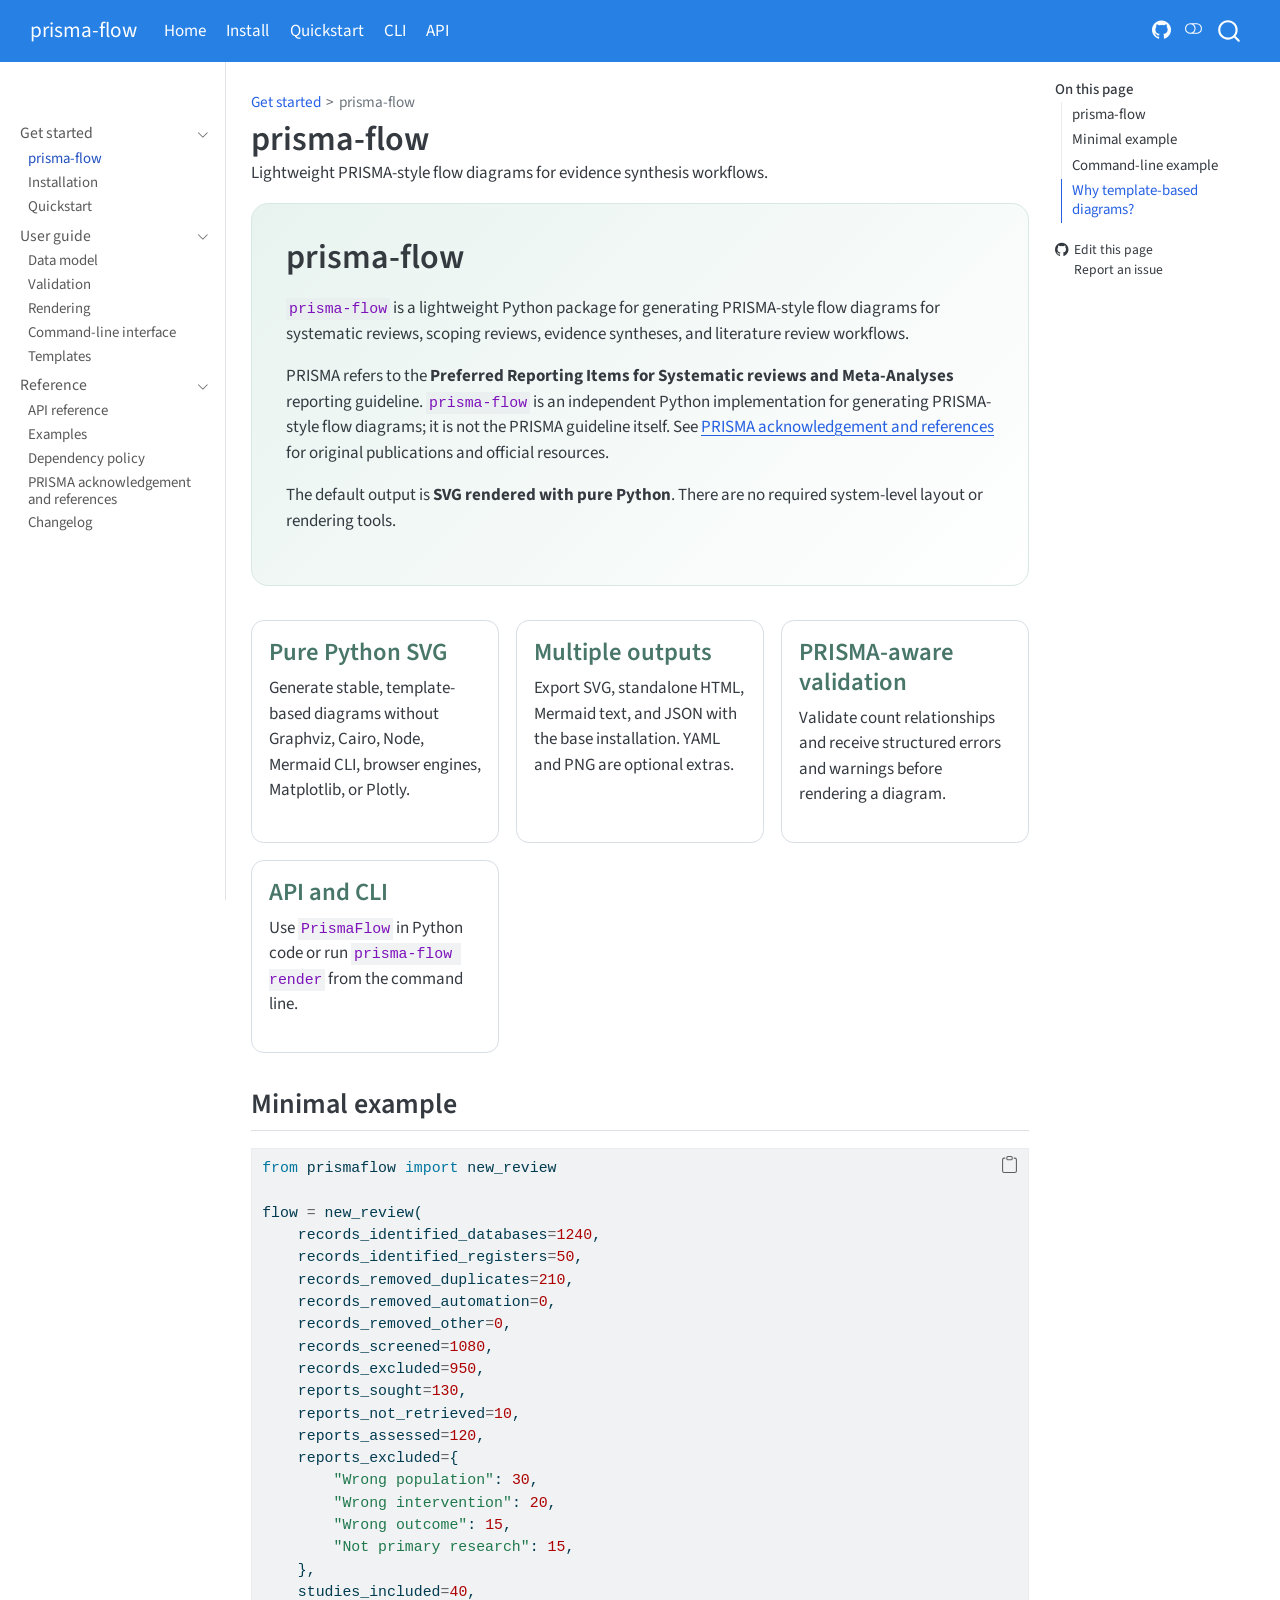
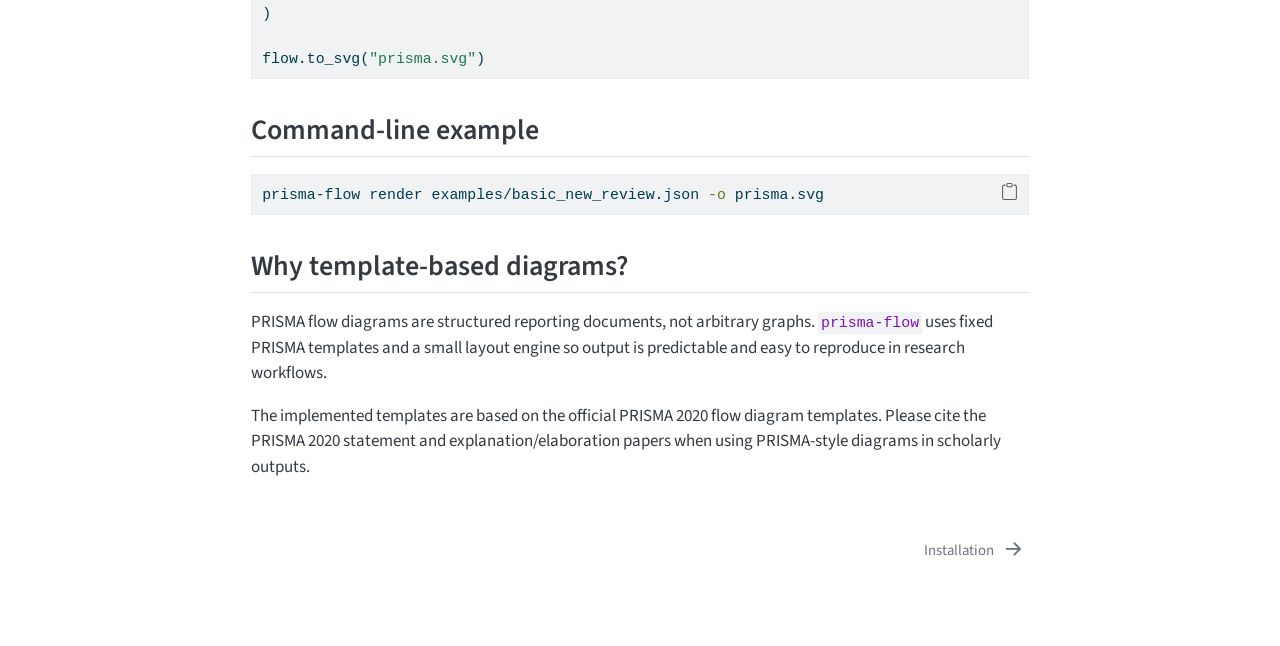
==== commit 14d36c5a: "deploy: f3e107f492adb418f9084b12cc951eaa3a691678" ====
--- a/index.html
+++ b/index.html
@@ -453,6 +453,12 @@
 </li>
           <li class="sidebar-item">
   <div class="sidebar-item-container"> 
+  <a href="./references.html" class="sidebar-item-text sidebar-link">
+ <span class="menu-text">PRISMA acknowledgement and references</span></a>
+  </div>
+</li>
+          <li class="sidebar-item">
+  <div class="sidebar-item-container"> 
   <a href="./changelog.html" class="sidebar-item-text sidebar-link">
  <span class="menu-text">Changelog</span></a>
   </div>
@@ -507,6 +513,7 @@
 <section id="prisma-flow" class="level1 hero">
 <h1>prisma-flow</h1>
 <p><code>prisma-flow</code> is a lightweight Python package for generating PRISMA-style flow diagrams for systematic reviews, scoping reviews, evidence syntheses, and literature review workflows.</p>
+<p>PRISMA refers to the <strong>Preferred Reporting Items for Systematic reviews and Meta-Analyses</strong> reporting guideline. <code>prisma-flow</code> is an independent Python implementation for generating PRISMA-style flow diagrams; it is not the PRISMA guideline itself. See <a href="./references.html">PRISMA acknowledgement and references</a> for original publications and official resources.</p>
 <p>The default output is <strong>SVG rendered with pure Python</strong>. There are no required system-level layout or rendering tools.</p>
 </section>
 <div class="feature-grid">
@@ -529,9 +536,9 @@
 </div>
 <section id="minimal-example" class="level2">
 <h2 class="anchored" data-anchor-id="minimal-example">Minimal example</h2>
-<div class="code-copy-outer-scaffold"><div class="sourceCode" id="cb1"><pre class="sourceCode python code-with-copy"><code class="sourceCode python"><span id="cb1-1"><a href="#cb1-1" aria-hidden="true" tabindex="-1"></a><span class="im">from</span> prismaflow <span class="im">import</span> PrismaFlow</span>
+<div class="code-copy-outer-scaffold"><div class="sourceCode" id="cb1"><pre class="sourceCode python code-with-copy"><code class="sourceCode python"><span id="cb1-1"><a href="#cb1-1" aria-hidden="true" tabindex="-1"></a><span class="im">from</span> prismaflow <span class="im">import</span> new_review</span>
 <span id="cb1-2"><a href="#cb1-2" aria-hidden="true" tabindex="-1"></a></span>
-<span id="cb1-3"><a href="#cb1-3" aria-hidden="true" tabindex="-1"></a>flow <span class="op">=</span> PrismaFlow.new_review(</span>
+<span id="cb1-3"><a href="#cb1-3" aria-hidden="true" tabindex="-1"></a>flow <span class="op">=</span> new_review(</span>
 <span id="cb1-4"><a href="#cb1-4" aria-hidden="true" tabindex="-1"></a>    records_identified_databases<span class="op">=</span><span class="dv">1240</span>,</span>
 <span id="cb1-5"><a href="#cb1-5" aria-hidden="true" tabindex="-1"></a>    records_identified_registers<span class="op">=</span><span class="dv">50</span>,</span>
 <span id="cb1-6"><a href="#cb1-6" aria-hidden="true" tabindex="-1"></a>    records_removed_duplicates<span class="op">=</span><span class="dv">210</span>,</span>
@@ -560,6 +567,7 @@
 <section id="why-template-based-diagrams" class="level2">
 <h2 class="anchored" data-anchor-id="why-template-based-diagrams">Why template-based diagrams?</h2>
 <p>PRISMA flow diagrams are structured reporting documents, not arbitrary graphs. <code>prisma-flow</code> uses fixed PRISMA templates and a small layout engine so output is predictable and easy to reproduce in research workflows.</p>
+<p>The implemented templates are based on the official PRISMA 2020 flow diagram templates. Please cite the PRISMA 2020 statement and explanation/elaboration papers when using PRISMA-style diagrams in scholarly outputs.</p>
 
 
 </section>
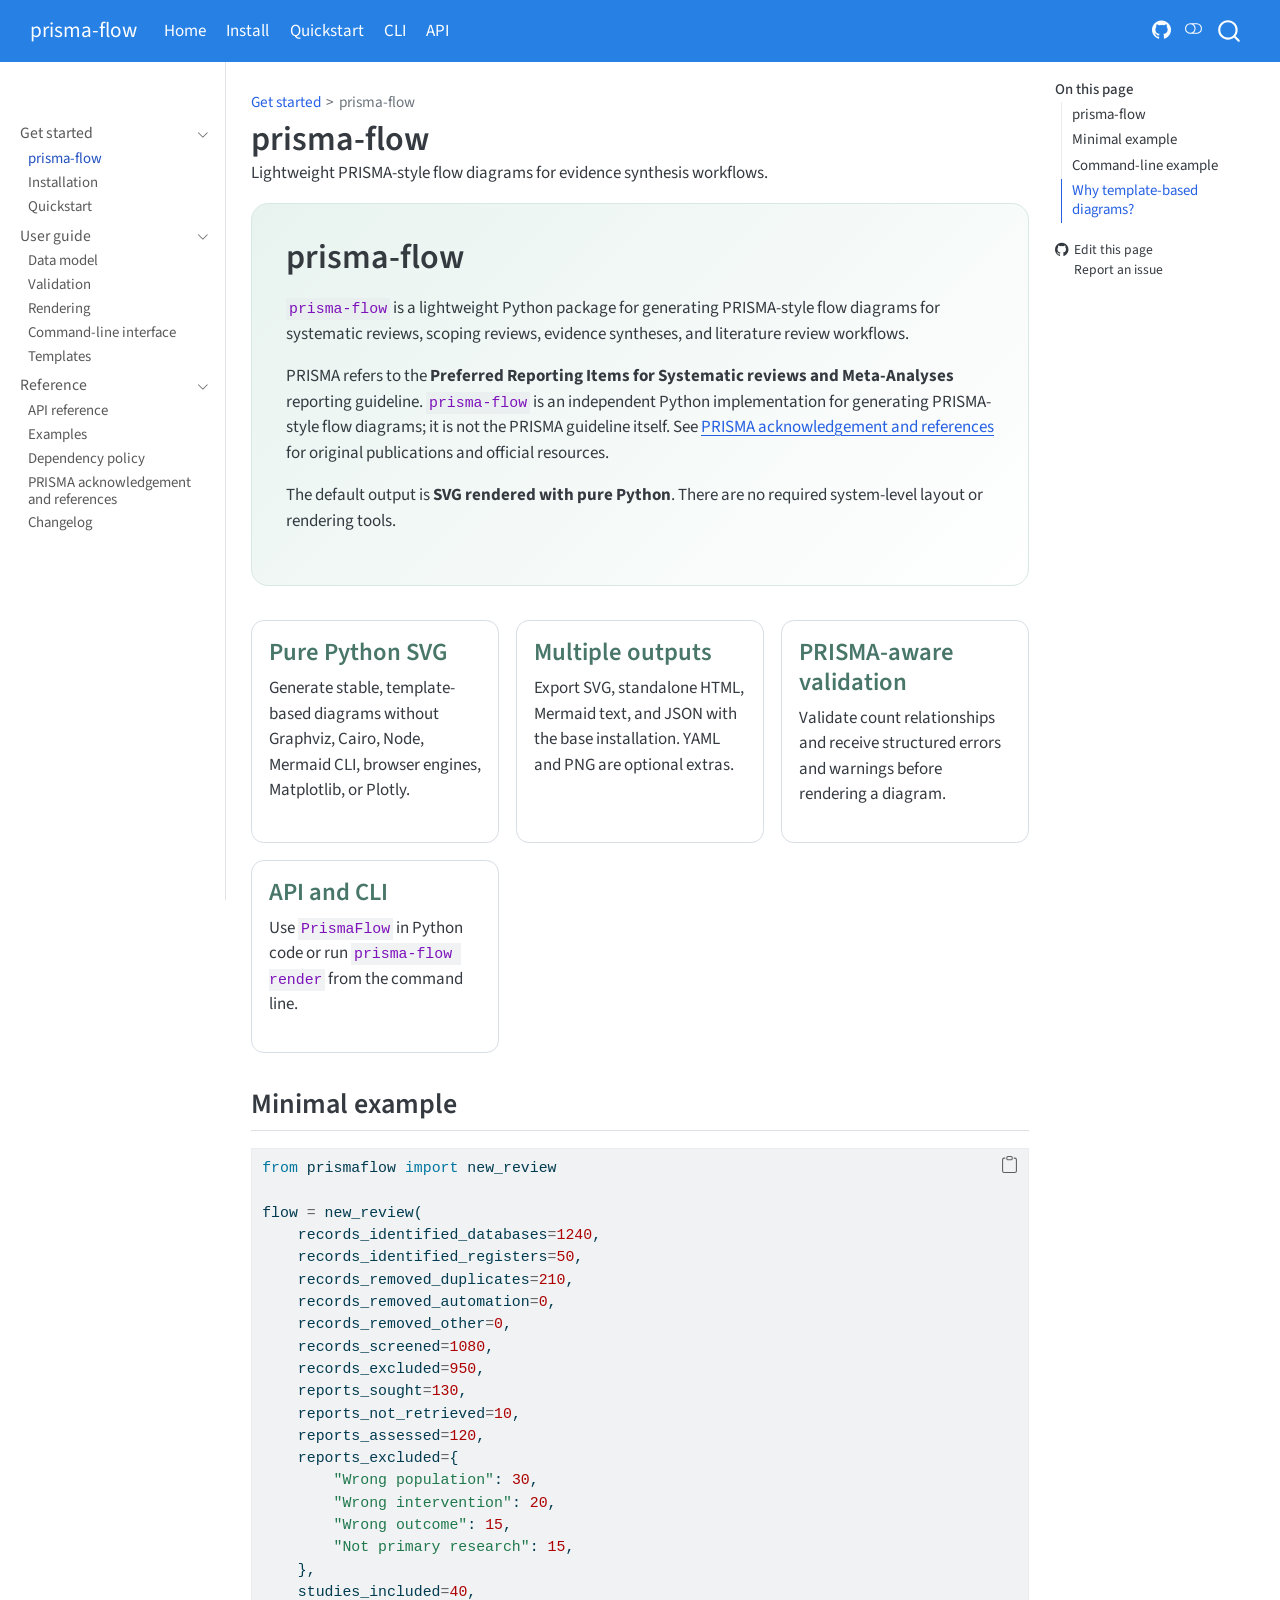
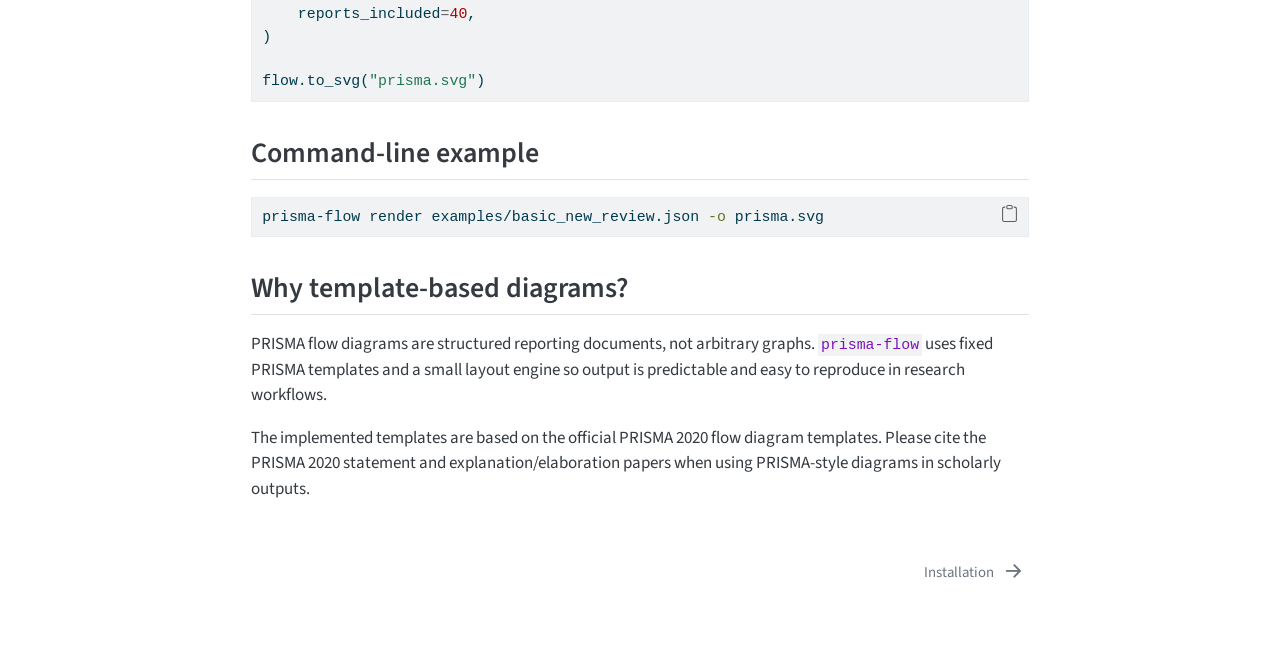
==== commit bf8accb4: "deploy: 8afa6d2adb26038da1ae318c2e553ea450e6b1a1" ====
--- a/index.html
+++ b/index.html
@@ -556,9 +556,10 @@
 <span id="cb1-18"><a href="#cb1-18" aria-hidden="true" tabindex="-1"></a>        <span class="st">"Not primary research"</span>: <span class="dv">15</span>,</span>
 <span id="cb1-19"><a href="#cb1-19" aria-hidden="true" tabindex="-1"></a>    },</span>
 <span id="cb1-20"><a href="#cb1-20" aria-hidden="true" tabindex="-1"></a>    studies_included<span class="op">=</span><span class="dv">40</span>,</span>
-<span id="cb1-21"><a href="#cb1-21" aria-hidden="true" tabindex="-1"></a>)</span>
-<span id="cb1-22"><a href="#cb1-22" aria-hidden="true" tabindex="-1"></a></span>
-<span id="cb1-23"><a href="#cb1-23" aria-hidden="true" tabindex="-1"></a>flow.to_svg(<span class="st">"prisma.svg"</span>)</span></code></pre></div><button title="Copy to Clipboard" class="code-copy-button"><i class="bi"></i></button></div>
+<span id="cb1-21"><a href="#cb1-21" aria-hidden="true" tabindex="-1"></a>    reports_included<span class="op">=</span><span class="dv">40</span>,</span>
+<span id="cb1-22"><a href="#cb1-22" aria-hidden="true" tabindex="-1"></a>)</span>
+<span id="cb1-23"><a href="#cb1-23" aria-hidden="true" tabindex="-1"></a></span>
+<span id="cb1-24"><a href="#cb1-24" aria-hidden="true" tabindex="-1"></a>flow.to_svg(<span class="st">"prisma.svg"</span>)</span></code></pre></div><button title="Copy to Clipboard" class="code-copy-button"><i class="bi"></i></button></div>
 </section>
 <section id="command-line-example" class="level2">
 <h2 class="anchored" data-anchor-id="command-line-example">Command-line example</h2>
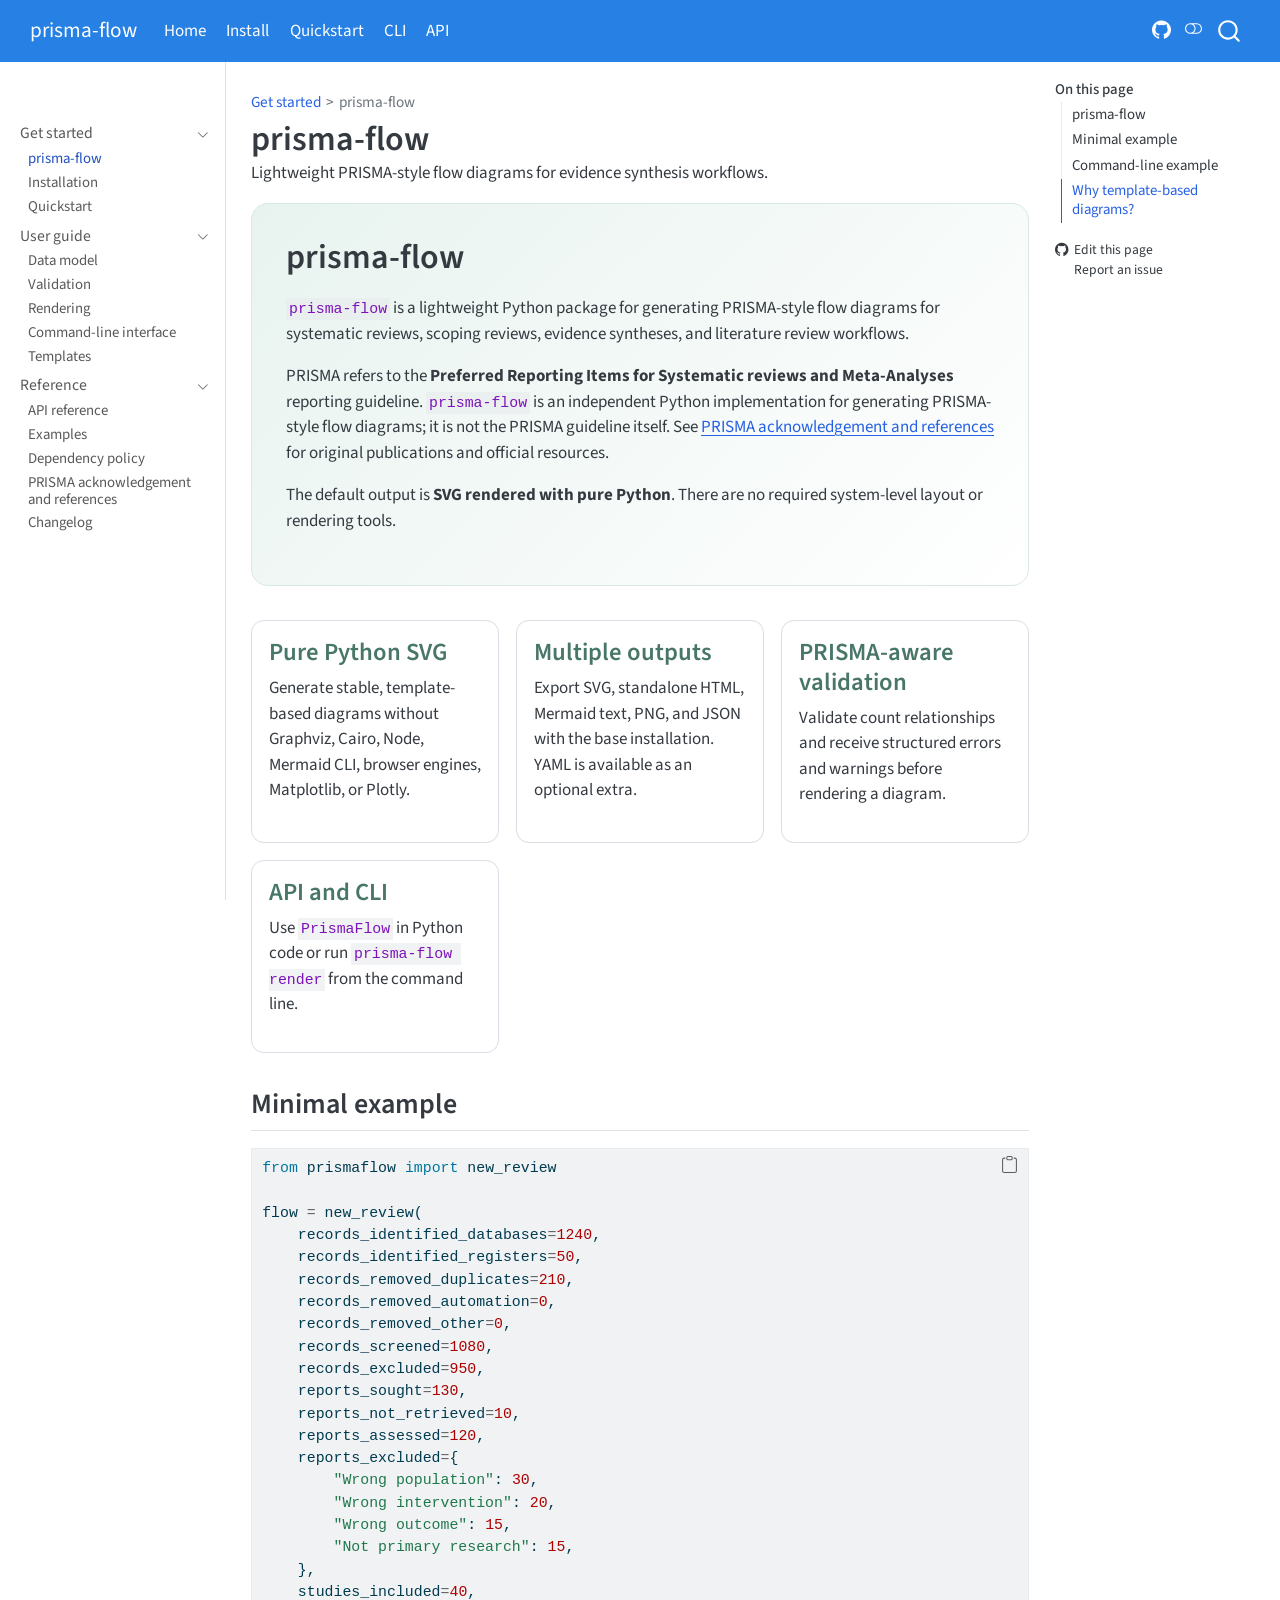
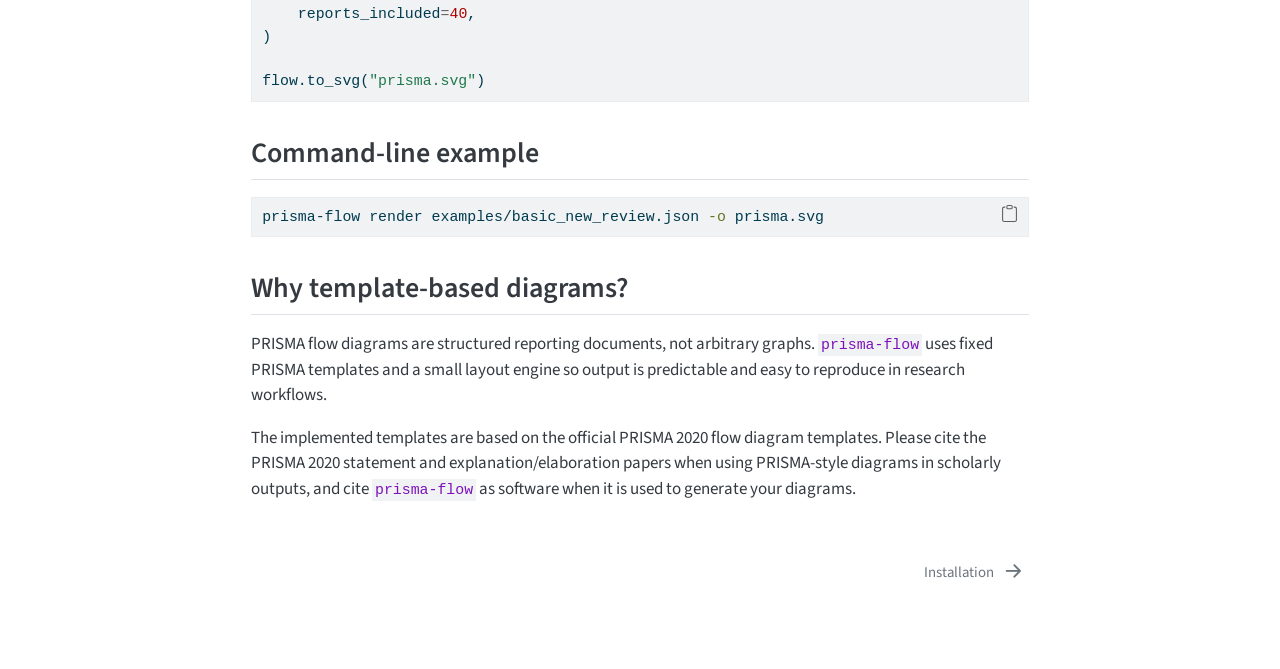
==== commit 36eb8f62: "deploy: a505c5bf189d01b490a27abd7249d5eeaf4c1ee1" ====
--- a/index.html
+++ b/index.html
@@ -523,7 +523,7 @@
 </section>
 <section id="multiple-outputs" class="level3 feature-card">
 <h3 class="anchored" data-anchor-id="multiple-outputs">Multiple outputs</h3>
-<p>Export SVG, standalone HTML, Mermaid text, and JSON with the base installation. YAML and PNG are optional extras.</p>
+<p>Export SVG, standalone HTML, Mermaid text, PNG, and JSON with the base installation. YAML is available as an optional extra.</p>
 </section>
 <section id="prisma-aware-validation" class="level3 feature-card">
 <h3 class="anchored" data-anchor-id="prisma-aware-validation">PRISMA-aware validation</h3>
@@ -568,7 +568,7 @@
 <section id="why-template-based-diagrams" class="level2">
 <h2 class="anchored" data-anchor-id="why-template-based-diagrams">Why template-based diagrams?</h2>
 <p>PRISMA flow diagrams are structured reporting documents, not arbitrary graphs. <code>prisma-flow</code> uses fixed PRISMA templates and a small layout engine so output is predictable and easy to reproduce in research workflows.</p>
-<p>The implemented templates are based on the official PRISMA 2020 flow diagram templates. Please cite the PRISMA 2020 statement and explanation/elaboration papers when using PRISMA-style diagrams in scholarly outputs.</p>
+<p>The implemented templates are based on the official PRISMA 2020 flow diagram templates. Please cite the PRISMA 2020 statement and explanation/elaboration papers when using PRISMA-style diagrams in scholarly outputs, and cite <code>prisma-flow</code> as software when it is used to generate your diagrams.</p>
 
 
 </section>
